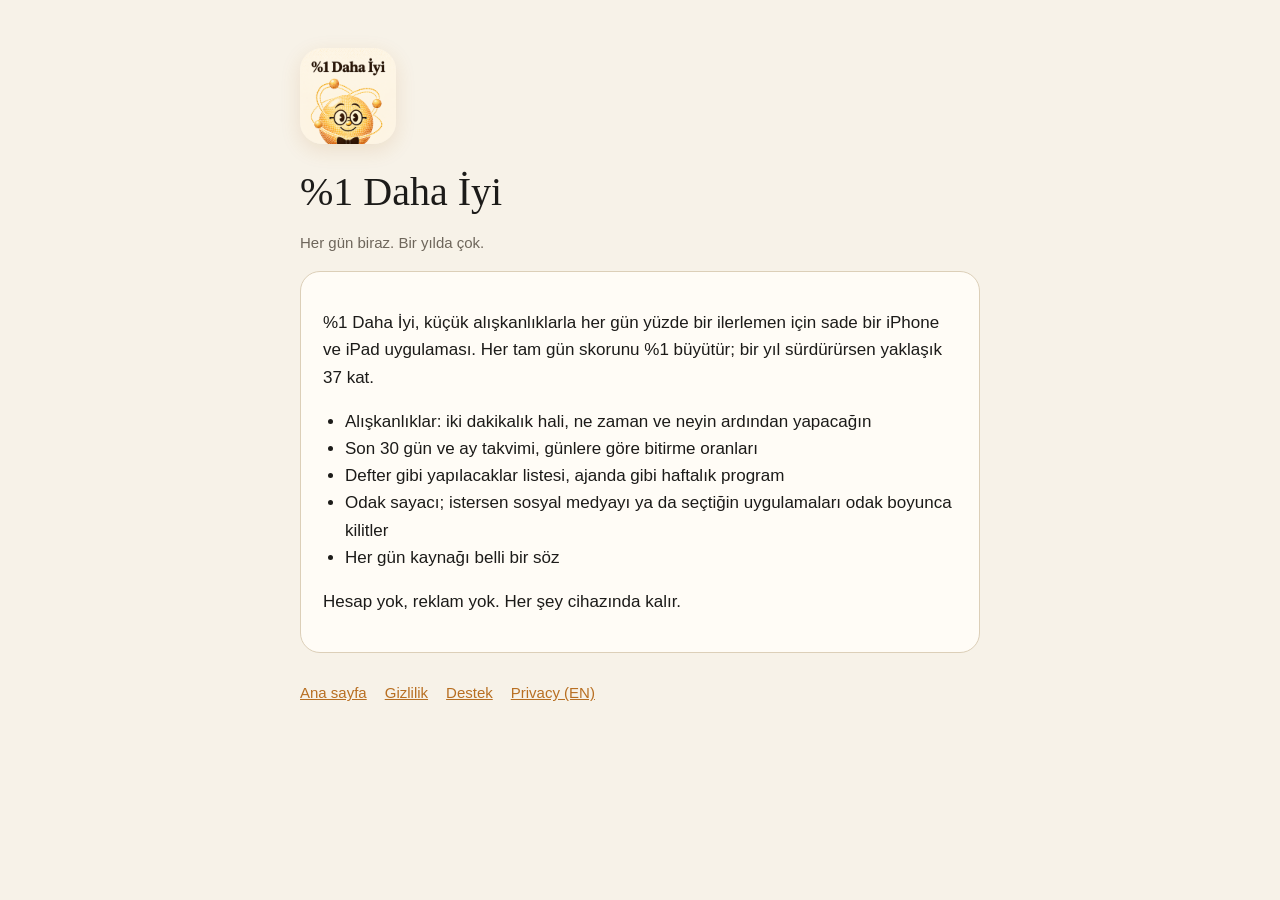
==== index.html @ 574611f6 "Add files via upload" ====
<!doctype html><html lang="tr"><head><meta charset="utf-8"><meta name="viewport" content="width=device-width,initial-scale=1"><title>%1 Daha İyi</title><link rel="stylesheet" href="style.css"></head><body><main>
<img class="icon" src="icon.png" alt="%1 Daha İyi uygulama ikonu">
<h1>%1 Daha İyi</h1>
<p class="muted">Her gün biraz. Bir yılda çok.</p>
<div class="card">
<p>%1 Daha İyi, küçük alışkanlıklarla her gün yüzde bir ilerlemen için sade bir iPhone ve iPad uygulaması. Her tam gün skorunu %1 büyütür; bir yıl sürdürürsen yaklaşık 37 kat.</p>
<ul>
<li>Alışkanlıklar: iki dakikalık hali, ne zaman ve neyin ardından yapacağın</li>
<li>Son 30 gün ve ay takvimi, günlere göre bitirme oranları</li>
<li>Defter gibi yapılacaklar listesi, ajanda gibi haftalık program</li>
<li>Odak sayacı; istersen sosyal medyayı ya da seçtiğin uygulamaları odak boyunca kilitler</li>
<li>Her gün kaynağı belli bir söz</li>
</ul>
<p>Hesap yok, reklam yok. Her şey cihazında kalır.</p>
</div>
<nav><a href="index.html">Ana sayfa</a><a href="gizlilik.html">Gizlilik</a><a href="destek.html">Destek</a><a href="privacy.html">Privacy (EN)</a></nav>
</main></body></html>
---- style.css ----
:root{--paper:#F7F2E8;--card:#FFFCF6;--ink:#1C1B19;--soft:#6E665B;--gold:#E3A63B;--amber:#B86F22;--line:#DCCFB8}
*{box-sizing:border-box}
body{margin:0;background:var(--paper);color:var(--ink);font:17px/1.6 -apple-system,BlinkMacSystemFont,"Segoe UI",sans-serif}
main{max-width:720px;margin:0 auto;padding:48px 20px 64px}
h1,h2{font-family:"New York",Georgia,"Times New Roman",serif;font-weight:500;line-height:1.2}
h1{font-size:40px;margin:16px 0 8px}h2{font-size:24px;margin:36px 0 8px}
a{color:var(--amber)}
.card{background:var(--card);border:1px solid var(--line);border-radius:20px;padding:20px 22px;margin:16px 0}
.muted{color:var(--soft);font-size:15px}
.icon{width:96px;height:96px;border-radius:22px;box-shadow:0 6px 20px rgba(184,111,34,.15)}
nav{display:flex;gap:18px;flex-wrap:wrap;margin-top:28px;font-size:15px}
ul{padding-left:22px}
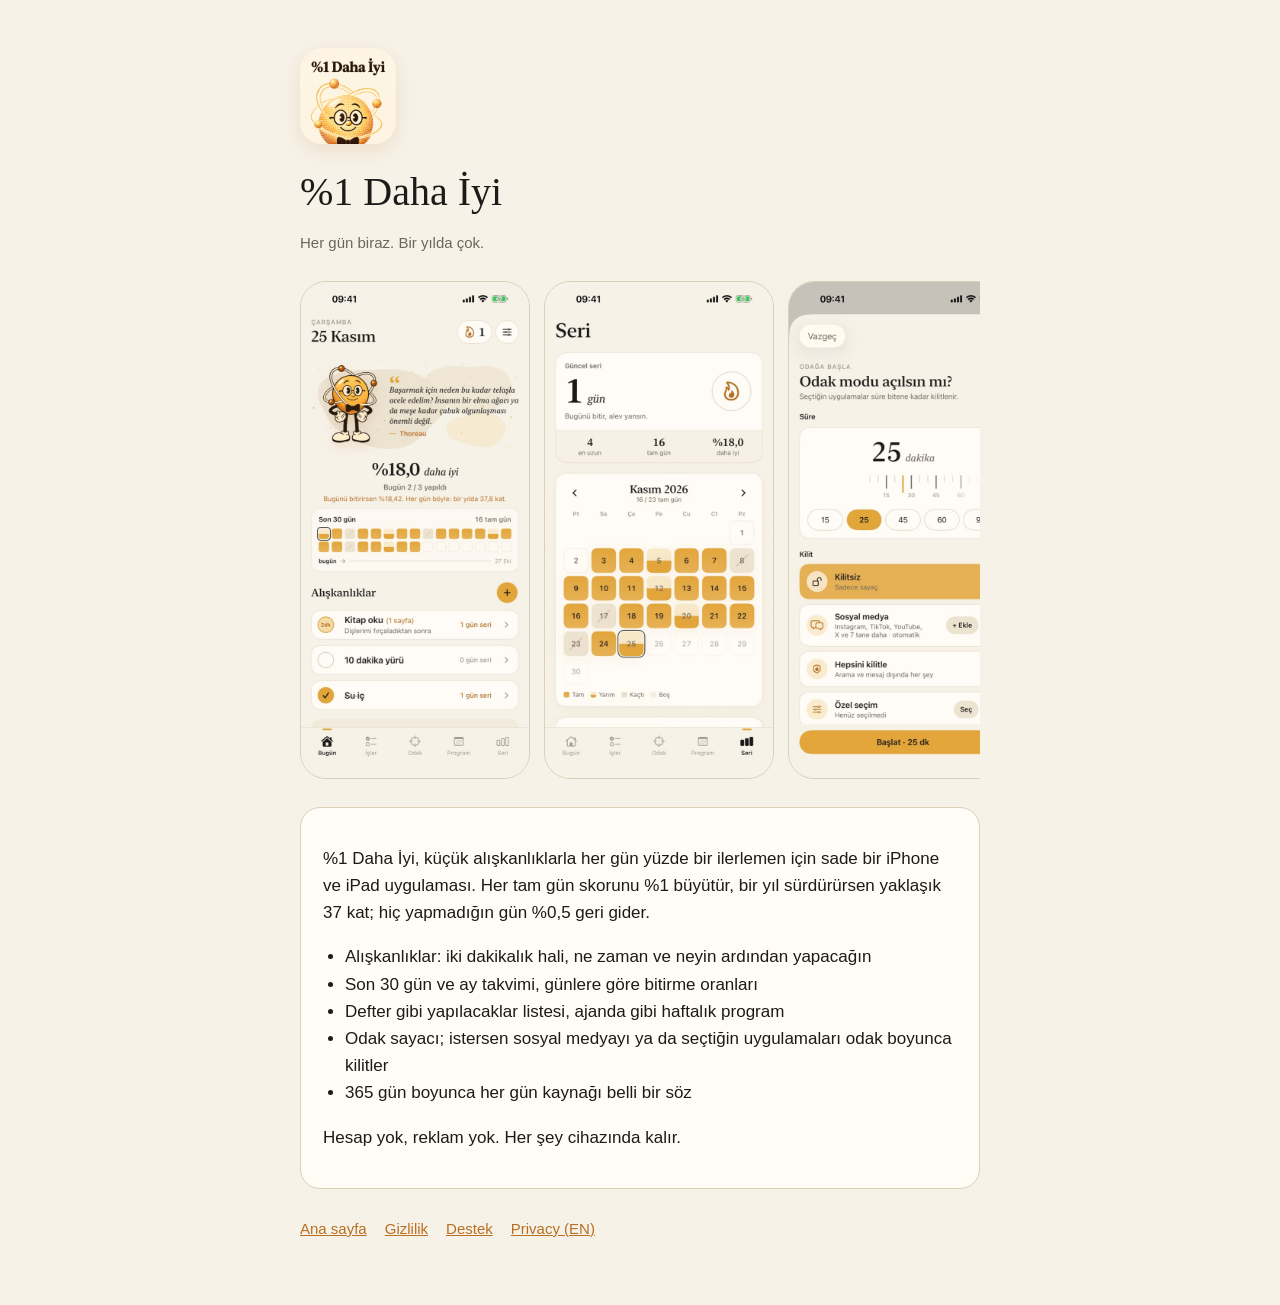
==== commit e702ea84: "2.0 ekran görüntüleri ve güncel tanıtım metni" ====
--- a/index.html
+++ b/index.html
@@ -2,14 +2,20 @@
 <img class="icon" src="icon.png" alt="%1 Daha İyi uygulama ikonu">
 <h1>%1 Daha İyi</h1>
 <p class="muted">Her gün biraz. Bir yılda çok.</p>
+<div class="shots">
+<img src="ekran-1.jpg" width="598" height="1300" alt="Bugün ekranı: atom maskot, günün sözü, skor yüzdesi ve alışkanlık listesi">
+<img src="ekran-2.jpg" width="598" height="1300" alt="Seri ekranı: güncel seri ve ay takvimi">
+<img src="ekran-3.jpg" width="598" height="1300" alt="Odak penceresi: süre seçimi ve uygulama kilidi seçenekleri">
+<img src="ekran-4.jpg" width="598" height="1300" alt="Program ekranı: haftalık ajanda">
+</div>
 <div class="card">
-<p>%1 Daha İyi, küçük alışkanlıklarla her gün yüzde bir ilerlemen için sade bir iPhone ve iPad uygulaması. Her tam gün skorunu %1 büyütür; bir yıl sürdürürsen yaklaşık 37 kat.</p>
+<p>%1 Daha İyi, küçük alışkanlıklarla her gün yüzde bir ilerlemen için sade bir iPhone ve iPad uygulaması. Her tam gün skorunu %1 büyütür, bir yıl sürdürürsen yaklaşık 37 kat; hiç yapmadığın gün %0,5 geri gider.</p>
 <ul>
 <li>Alışkanlıklar: iki dakikalık hali, ne zaman ve neyin ardından yapacağın</li>
 <li>Son 30 gün ve ay takvimi, günlere göre bitirme oranları</li>
 <li>Defter gibi yapılacaklar listesi, ajanda gibi haftalık program</li>
 <li>Odak sayacı; istersen sosyal medyayı ya da seçtiğin uygulamaları odak boyunca kilitler</li>
-<li>Her gün kaynağı belli bir söz</li>
+<li>365 gün boyunca her gün kaynağı belli bir söz</li>
 </ul>
 <p>Hesap yok, reklam yok. Her şey cihazında kalır.</p>
 </div>
--- a/style.css
+++ b/style.css
@@ -10,3 +10,5 @@
 .icon{width:96px;height:96px;border-radius:22px;box-shadow:0 6px 20px rgba(184,111,34,.15)}
 nav{display:flex;gap:18px;flex-wrap:wrap;margin-top:28px;font-size:15px}
 ul{padding-left:22px}
+.shots{display:flex;gap:14px;overflow-x:auto;scroll-snap-type:x mandatory;padding:6px 0 12px;margin:20px 0 4px}
+.shots img{width:230px;height:auto;flex:none;scroll-snap-align:start;border-radius:26px;border:1px solid var(--line);background:var(--card)}
